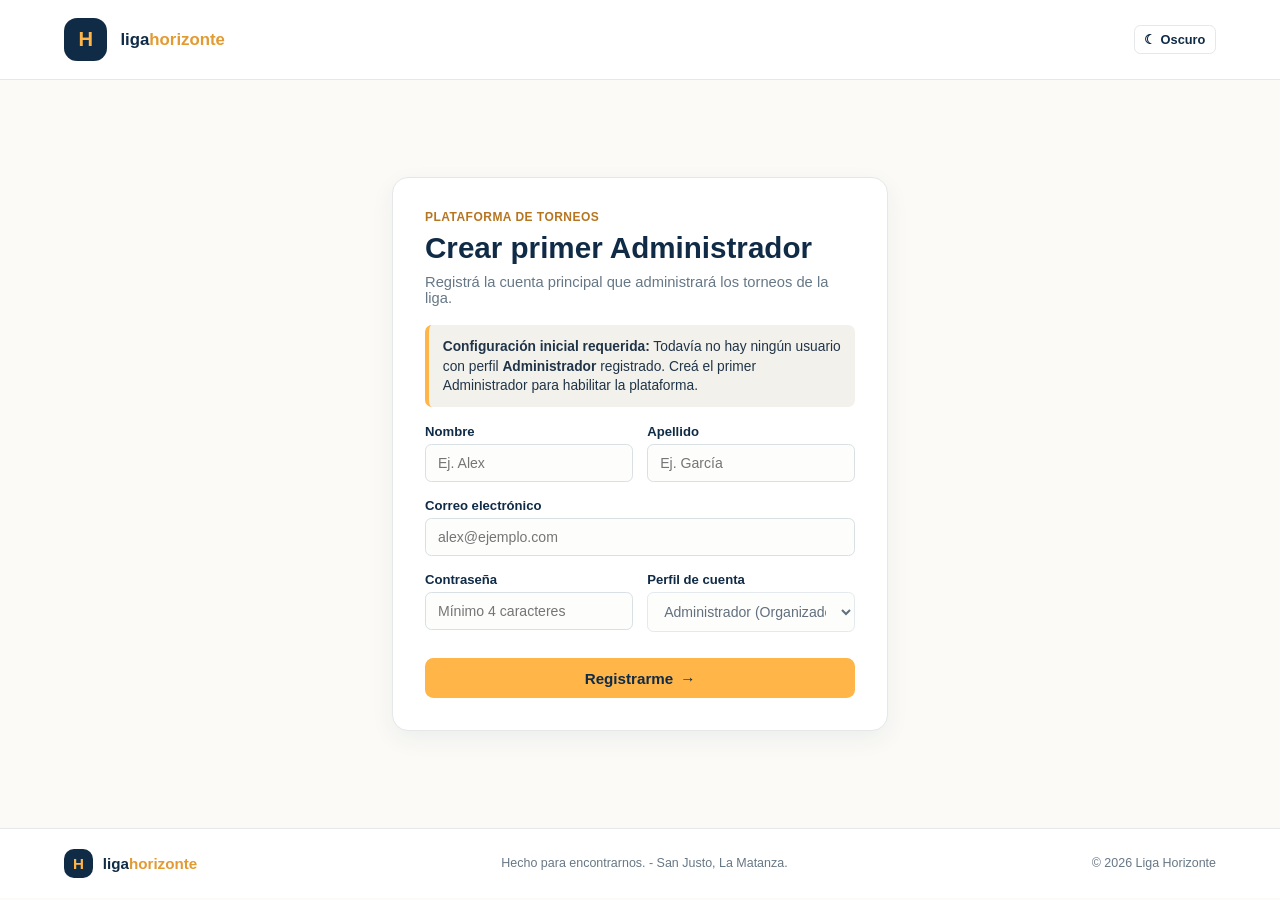
==== liga-horizonte/index.html @ c603adff "Funcionalidad" ====
<!DOCTYPE html>
<html lang="es">
<head>
    <meta charset="UTF-8">
    <meta name="viewport" content="width=device-width, initial-scale=1.0">
    <meta name="description" content="Ingreso y registro de usuarios - Liga Horizonte.">
    <meta name="theme-color" content="#102b46">
    <link rel="stylesheet" href="css/base.css">
    <link rel="stylesheet" href="css/layout.css">
    <link rel="stylesheet" href="css/auth.css">
    <title>Ingreso | Liga Horizonte</title>
</head>
<body data-pagina="login">
    <header class="encabezado">
        <a class="logo" href="index.html" aria-label="Liga Horizonte, inicio">
            <span class="logo_icono">H</span>
            <span>liga<span class="logo_acento">horizonte</span></span>
        </a>

        <div class="acciones_encabezado">
            <input type="checkbox" id="tema-oscuro" class="checkbox_oculto">
            <label class="boton_tema" for="tema-oscuro"><span id="icono-tema">◐</span> <span id="texto-tema">Tema</span></label>
        </div>
    </header>

    <main class="contenedor_auth">
        <section class="tarjeta_auth" aria-labelledby="titulo_auth">
            <p class="sobrelinea">PLATAFORMA DE TORNEOS</p>
            <h1 id="titulo_auth">Bienvenido a Liga Horizonte</h1>
            <p class="texto_intro_auth" id="subtitulo-auth">Ingresá con tu cuenta o registrate para anotar tu equipo en los próximos torneos.</p>

            <div id="alerta-primer-admin" class="alerta_sistema oculto" role="alert">
                <strong>Configuración inicial requerida:</strong> Todavía no hay ningún usuario con perfil <b>Administrador</b> registrado. Creá el primer Administrador para habilitar la plataforma.
            </div>

            <div class="tabs_auth" id="tabs-auth">
                <button type="button" class="tab_btn activo" data-tab="login">Iniciar sesión</button>
                <button type="button" class="tab_btn" data-tab="registro">Crear cuenta</button>
            </div>

            <form id="form-login" class="formulario_auth">
                <div class="campo">
                    <label for="login-email">Correo electrónico</label>
                    <input id="login-email" type="email" placeholder="tu@correo.com" required>
                </div>
                <div class="campo">
                    <label for="login-password">Contraseña</label>
                    <input id="login-password" type="password" placeholder="••••••••" required>
                </div>
                <p id="error-login" class="mensaje_error" aria-live="polite"></p>
                <button class="boton boton_ancho" type="submit">Ingresar a la liga <span>→</span></button>
            </form>

            <form id="form-registro" class="formulario_auth oculto">
                <div class="fila_campos">
                    <div class="campo">
                        <label for="reg-nombre">Nombre</label>
                        <input id="reg-nombre" type="text" placeholder="Ej. Alex" required>
                    </div>
                    <div class="campo">
                        <label for="reg-apellido">Apellido</label>
                        <input id="reg-apellido" type="text" placeholder="Ej. García" required>
                    </div>
                </div>
                <div class="campo">
                    <label for="reg-email">Correo electrónico</label>
                    <input id="reg-email" type="email" placeholder="alex@ejemplo.com" required>
                </div>
                <div class="fila_campos">
                    <div class="campo">
                        <label for="reg-password">Contraseña</label>
                        <input id="reg-password" type="password" minlength="4" placeholder="Mínimo 4 caracteres" required>
                    </div>
                    <div class="campo">
                        <label for="reg-perfil">Perfil de cuenta</label>
                        <select id="reg-perfil" required>
                            <option value="usuario">Usuario (Jugador / Capitán)</option>
                            <option value="admin">Administrador (Organizador)</option>
                        </select>
                    </div>
                </div>
                <p id="error-registro" class="mensaje_error" aria-live="polite"></p>
                <button class="boton boton_ancho" type="submit" id="btn-submit-registro">Registrarme <span>→</span></button>
            </form>
        </section>
    </main>

    <footer class="pie_pagina">
        <a class="logo" href="index.html">
            <span class="logo_icono">H</span>
            <span>liga<span class="logo_acento">horizonte</span></span>
        </a>
        <p>Hecho para encontrarnos. <span>-</span> San Justo, La Matanza.</p>
        <p>&copy; 2026 Liga Horizonte</p>
    </footer>

    <script src="js/datos.js"></script>
    <script src="js/tema.js"></script>
    <script src="js/sesion.js"></script>
    <script src="js/auth.js"></script>
</body>
</html>
---- liga-horizonte/css/base.css ----
:root {
    --bg-principal: #fbfaf7;
    --bg-superficie: #ffffff;
    --bg-input: #fdfdfc;
    --bg-suave: #f3f1eb;
    --texto-principal: #203448;
    --texto-titulo: #102b46;
    --texto-secundario: #667786;
    --texto-nav: #526372;
    --borde-suave: #e4e8e9;
    --borde-input: #d8e0e4;
    --acento: #ffb547;
    --acento-hover: #f3a633;
    --acento-texto: #b67520;
    --marino: #102b46;
    --sombra: 0 8px 24px rgba(16, 43, 70, 0.06);
}

[data-theme="dark"] {
    --bg-principal: #0c1724;
    --bg-superficie: #132336;
    --bg-input: #0f1d2e;
    --bg-suave: #1a2f47;
    --texto-principal: #e6edf3;
    --texto-titulo: #ffffff;
    --texto-secundario: #9fb2c4;
    --texto-nav: #c2d1df;
    --borde-suave: #243b55;
    --borde-input: #2d4866;
    --acento: #ffb547;
    --acento-hover: #ffc368;
    --acento-texto: #ffb547;
    --marino: #102b46;
    --sombra: 0 8px 24px rgba(0, 0, 0, 0.35);
}

* {
    box-sizing: border-box;
}

body {
    margin: 0;
    background-color: var(--bg-principal);
    color: var(--texto-principal);
    font-family: Arial, sans-serif;
    font-size: 16px;
    transition: background-color 0.2s ease, color 0.2s ease;
}

img {
    display: block;
    max-width: 100%;
    height: auto;
}

a {
    color: var(--texto-titulo);
}

.oculto {
    display: none !important;
}

.contenido {
    width: 90%;
    max-width: 72em;
    margin: 0 auto;
}

.seccion {
    padding: 4.5em 0;
    border-bottom: 1px solid var(--borde-suave);
}

.seccion.sin_borde {
    border-bottom: 0;
}

.sobrelinea {
    margin: 0 0 0.6em;
    color: var(--acento-texto);
    font-size: 0.75em;
    font-weight: bold;
    letter-spacing: 0.04em;
}

.titulo_pagina {
    margin: 0;
    color: var(--texto-titulo);
    font-size: 2.4em;
    font-weight: bold;
}

.texto_intro {
    max-width: 42em;
    margin: 0.8em 0 1.8em;
    color: var(--texto-secundario);
}

.texto_vacio {
    color: var(--texto-secundario);
    font-size: 0.92em;
}

/* Botones globales */
.boton {
    display: inline-flex;
    align-items: center;
    justify-content: center;
    gap: 0.45em;
    padding: 0.75em 1.15em;
    border: 0;
    border-radius: 0.55em;
    background-color: var(--acento);
    color: #102b46;
    font-family: Arial, sans-serif;
    font-size: 0.95em;
    font-weight: bold;
    text-align: center;
    text-decoration: none;
    cursor: pointer;
}

.boton:hover {
    background-color: var(--acento-hover);
}

.boton_ancho {
    width: 100%;
}

.boton_secundario {
    padding: 0.65em 1em;
    border: 1px solid var(--borde-suave);
    border-radius: 0.55em;
    background-color: var(--bg-suave);
    color: var(--texto-titulo);
    font-family: Arial, sans-serif;
    font-size: 0.88em;
    font-weight: bold;
    cursor: pointer;
}

.boton_secundario:hover {
    border-color: var(--acento);
}

/* Formularios reutilizables */
.formulario {
    display: flex;
    flex-direction: column;
    padding: 1.6em;
    border: 1px solid var(--borde-suave);
    border-radius: 1em;
    background-color: var(--bg-superficie);
    box-shadow: var(--sombra);
}

.campo {
    display: flex;
    width: 100%;
    flex-direction: column;
    margin-bottom: 1em;
}

.campo label {
    margin-bottom: 0.4em;
    color: var(--texto-titulo);
    font-size: 0.82em;
    font-weight: bold;
}

.campo label span {
    color: var(--texto-secundario);
    font-weight: normal;
}

.campo input,
.campo select,
.campo textarea {
    width: 100%;
    padding: 0.7em 0.85em;
    border: 1px solid var(--borde-input);
    border-radius: 0.45em;
    background-color: var(--bg-input);
    color: var(--texto-principal);
    font-family: Arial, sans-serif;
    font-size: 0.88em;
}

.campo textarea {
    height: 6em;
}

.fila_campos {
    display: grid;
    width: 100%;
    grid-template-columns: 1fr;
    gap: 0.9em;
}

.formulario p {
    color: var(--texto-secundario);
    font-size: 0.8em;
    margin: 0.6em 0 0;
}

.mensaje_error {
    color: #d9383a;
    font-size: 0.84em;
    font-weight: bold;
    margin: 0 0 0.8em;
}

.mensaje_exito {
    color: #1e8e54 !important;
    font-weight: bold;
}

@media screen and (min-width: 48em) {
    .fila_campos {
        grid-template-columns: 1fr 1fr;
    }
}
---- liga-horizonte/css/layout.css ----
.encabezado,
.pie_pagina {
    display: flex;
    align-items: center;
    justify-content: space-between;
    background-color: var(--bg-superficie);
}

.encabezado {
    position: sticky;
    top: 0;
    z-index: 50;
    min-height: 5em;
    padding: 0.75em 5%;
    border-bottom: 1px solid var(--borde-suave);
}

.logo {
    display: flex;
    align-items: center;
    color: var(--texto-titulo);
    font-size: 1.05em;
    font-weight: bold;
    text-decoration: none;
}

.logo_icono {
    display: flex;
    width: 2.15em;
    height: 2.15em;
    align-items: center;
    justify-content: center;
    margin-right: 0.65em;
    border-radius: 0.65em;
    background-color: #102b46;
    color: #ffb547;
    font-size: 1.2em;
    font-weight: bold;
}

.logo_acento {
    color: #e29a32;
}

.navegacion {
    margin-left: auto;
}

.lista_navegacion {
    display: flex;
    flex-wrap: wrap;
    margin: 0;
    padding: 0;
    list-style: none;
}

.lista_navegacion li {
    margin-left: 1.5em;
}

.lista_navegacion a {
    color: var(--texto-nav);
    font-size: 0.9em;
    font-weight: bold;
    text-decoration: none;
}

.lista_navegacion a:hover,
.lista_navegacion a.activo_nav {
    color: #ce8520;
}

.acciones_encabezado {
    display: flex;
    align-items: center;
    gap: 0.65em;
    margin-left: 1.5em;
}

.checkbox_oculto {
    position: absolute;
    opacity: 0;
    pointer-events: none;
}

.boton_tema,
.boton_rol,
.boton_carrito {
    display: inline-flex;
    align-items: center;
    gap: 0.35em;
    padding: 0.5em 0.75em;
    border: 1px solid var(--borde-suave);
    border-radius: 0.5em;
    background-color: var(--bg-superficie);
    color: var(--texto-titulo);
    font-family: Arial, sans-serif;
    font-size: 0.8em;
    font-weight: bold;
    text-decoration: none;
    cursor: pointer;
}

.boton_tema:hover,
.boton_carrito:hover {
    border-color: var(--acento);
}

.boton_rol {
    background-color: #102b46;
    border-color: #102b46;
    color: #ffb547;
}

.badge_carrito {
    display: inline-flex;
    align-items: center;
    justify-content: center;
    min-width: 1.4em;
    height: 1.4em;
    padding: 0 0.35em;
    border-radius: 999px;
    background-color: #ffb547;
    color: #102b46;
    font-size: 0.85em;
    font-weight: bold;
}

/* Portada Hero */
.portada {
    position: relative;
    display: flex;
    min-height: 38em;
    align-items: center;
    background-color: #102b46;
    color: #fff;
}

.imagen_portada,
.portada_sombra {
    position: absolute;
    top: 0;
    left: 0;
    width: 100%;
    height: 100%;
}

.imagen_portada {
    background-image: url("https://images.unsplash.com/photo-1612872087720-bb876e2e67d1?auto=format&fit=crop&w=2000&q=85");
    background-position: center;
    background-size: cover;
}

.portada_sombra {
    background: linear-gradient(to right, rgba(9, 29, 47, 0.9), rgba(9, 29, 47, 0.6) 60%, rgba(9, 29, 47, 0.15));
}

.portada_contenido {
    position: relative;
    width: 90%;
    max-width: 72em;
    margin: 0 auto;
    padding: 5em 0;
}

.etiqueta {
    margin: 0 0 1.25em;
    color: #f4e5c8;
    font-size: 0.78em;
    font-weight: bold;
}

.punto_estado {
    display: inline-block;
    width: 0.55em;
    height: 0.55em;
    margin-right: 0.5em;
    border-radius: 50%;
    background-color: #ffb547;
}

.portada h1 {
    width: 75%;
    margin: 0;
    font-size: 4.5em;
    font-weight: bold;
    line-height: 1.05;
}

.portada h1 span {
    color: #ffb547;
}

.descripcion_portada {
    width: 55%;
    margin: 1.25em 0 1.8em;
    color: #eee;
    font-size: 1.1em;
}

.acciones_portada {
    display: flex;
    flex-wrap: wrap;
    align-items: center;
    gap: 1.4em;
}

.enlace_portada {
    color: #fff;
    font-weight: bold;
    text-decoration: underline;
}

.portada_epigrafe {
    position: absolute;
    right: 2em;
    bottom: 1em;
    font-size: 0.78em;
}

/* Pie de página */
.pie_pagina {
    padding: 1.25em 5%;
    border-top: 1px solid var(--borde-suave);
}

.pie_pagina .logo {
    font-size: 0.95em;
}

.pie_pagina .logo_icono {
    width: 1.9em;
    height: 1.9em;
    font-size: 1em;
}

.pie_pagina p {
    margin: 0;
    color: var(--texto-secundario);
    font-size: 0.78em;
}

@media screen and (max-width: 58em) {
    .encabezado {
        flex-wrap: wrap;
        padding: 0.8em 1.5em;
    }

    .navegacion {
        order: 3;
        width: 100%;
        margin: 0.6em 0 0;
    }

    .acciones_encabezado {
        margin-left: auto;
    }
}

@media screen and (max-width: 45em) {
    .portada h1 {
        width: 100%;
        font-size: 3.1em;
    }

    .descripcion_portada {
        width: 95%;
    }

    .pie_pagina {
        flex-direction: column;
        align-items: flex-start;
        gap: 0.5em;
    }
}
---- liga-horizonte/css/auth.css ----
.contenedor_auth {
    min-height: calc(100vh - 9.5em);
    display: flex;
    align-items: center;
    justify-content: center;
    padding: 2.5em 1em;
}

.tarjeta_auth {
    width: 100%;
    max-width: 31em;
    padding: 2em;
    border: 1px solid var(--borde-suave);
    border-radius: 1em;
    background-color: var(--bg-superficie);
    box-shadow: var(--sombra);
}

.tarjeta_auth h1 {
    margin: 0;
    color: var(--texto-titulo);
    font-size: 1.85em;
}

.texto_intro_auth {
    margin: 0.6em 0 1.3em;
    color: var(--texto-secundario);
    font-size: 0.92em;
}

.alerta_sistema {
    padding: 0.9em 1em;
    margin-bottom: 1.2em;
    border-left: 4px solid #ffb547;
    border-radius: 0.5em;
    background-color: var(--bg-suave);
    color: var(--texto-principal);
    font-size: 0.86em;
    line-height: 1.4;
}

.tabs_auth {
    display: grid;
    grid-template-columns: 1fr 1fr;
    gap: 0.4em;
    padding: 0.3em;
    margin-bottom: 1.3em;
    border-radius: 0.6em;
    background-color: var(--bg-suave);
}

.tab_btn {
    padding: 0.6em;
    border: 0;
    border-radius: 0.45em;
    background: transparent;
    color: var(--texto-secundario);
    font-family: Arial, sans-serif;
    font-size: 0.88em;
    font-weight: bold;
    cursor: pointer;
}

.tab_btn.activo {
    background-color: #102b46;
    color: #ffb547;
}
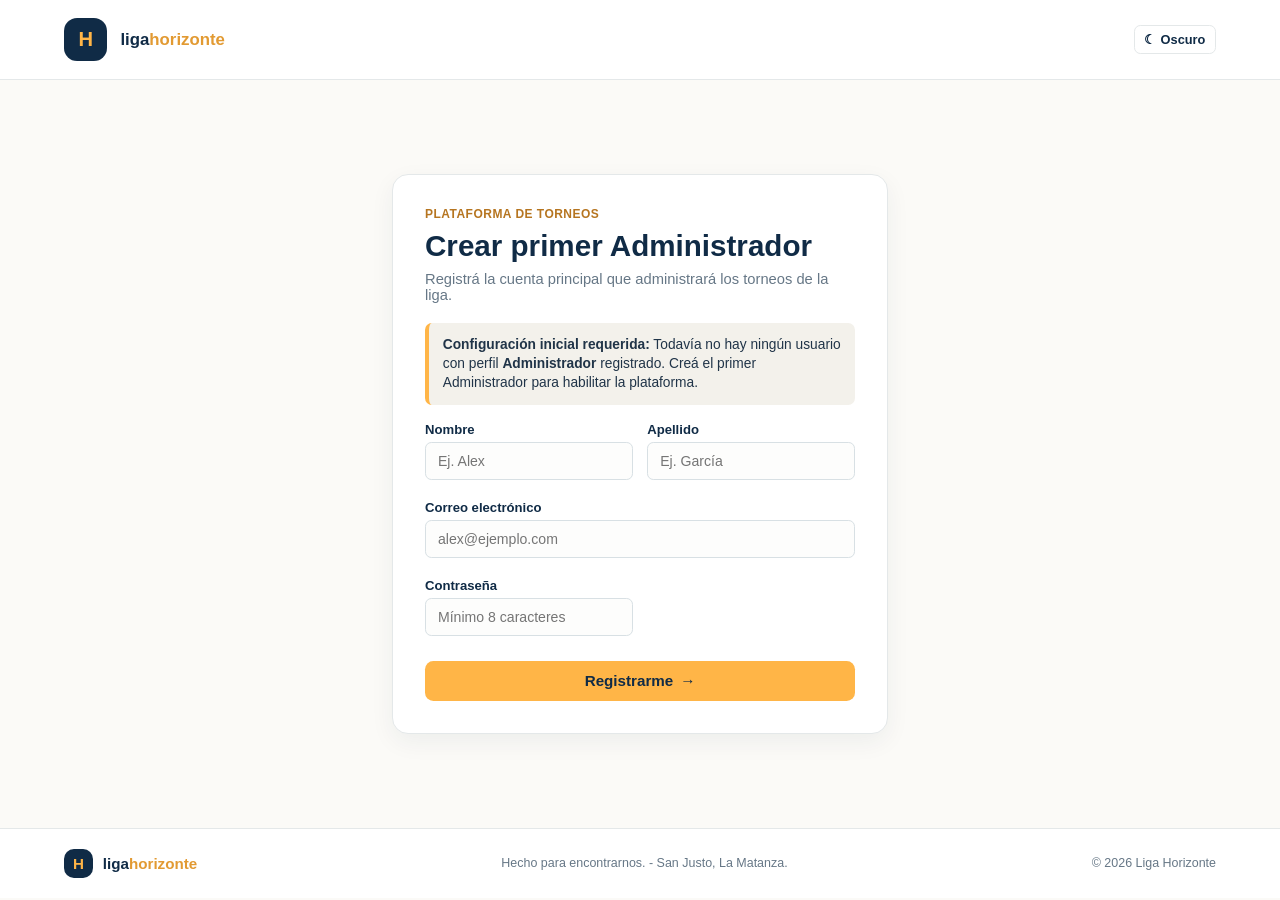
==== commit 9d9543f7: "Documentación y correción de validaciones" ====
--- a/liga-horizonte/index.html
+++ b/liga-horizonte/index.html
@@ -51,32 +51,29 @@
                 <button class="boton boton_ancho" type="submit">Ingresar a la liga <span>→</span></button>
             </form>
 
-            <form id="form-registro" class="formulario_auth oculto">
+            <form id="form-registro" class="formulario_auth oculto" novalidate>
                 <div class="fila_campos">
                     <div class="campo">
                         <label for="reg-nombre">Nombre</label>
-                        <input id="reg-nombre" type="text" placeholder="Ej. Alex" required>
+                        <input id="reg-nombre" type="text" placeholder="Ej. Alex" autocomplete="given-name" required aria-describedby="error-reg-nombre">
+                        <small id="error-reg-nombre" class="mensaje_error" aria-live="polite"></small>
                     </div>
                     <div class="campo">
                         <label for="reg-apellido">Apellido</label>
-                        <input id="reg-apellido" type="text" placeholder="Ej. García" required>
+                        <input id="reg-apellido" type="text" placeholder="Ej. García" autocomplete="family-name" required aria-describedby="error-reg-apellido">
+                        <small id="error-reg-apellido" class="mensaje_error" aria-live="polite"></small>
                     </div>
                 </div>
                 <div class="campo">
                     <label for="reg-email">Correo electrónico</label>
-                    <input id="reg-email" type="email" placeholder="alex@ejemplo.com" required>
+                    <input id="reg-email" type="email" placeholder="alex@ejemplo.com" autocomplete="email" required aria-describedby="error-reg-email">
+                    <small id="error-reg-email" class="mensaje_error" aria-live="polite"></small>
                 </div>
                 <div class="fila_campos">
                     <div class="campo">
                         <label for="reg-password">Contraseña</label>
-                        <input id="reg-password" type="password" minlength="4" placeholder="Mínimo 4 caracteres" required>
-                    </div>
-                    <div class="campo">
-                        <label for="reg-perfil">Perfil de cuenta</label>
-                        <select id="reg-perfil" required>
-                            <option value="usuario">Usuario (Jugador / Capitán)</option>
-                            <option value="admin">Administrador (Organizador)</option>
-                        </select>
+                        <input id="reg-password" type="password" minlength="8" placeholder="Mínimo 8 caracteres" autocomplete="new-password" required aria-describedby="error-reg-password">
+                        <small id="error-reg-password" class="mensaje_error" aria-live="polite"></small>
                     </div>
                 </div>
                 <p id="error-registro" class="mensaje_error" aria-live="polite"></p>
--- a/liga-horizonte/css/base.css
+++ b/liga-horizonte/css/base.css
@@ -221,4 +221,41 @@
     .fila_campos {
         grid-template-columns: 1fr 1fr;
     }
-}+}
+
+/* El foco visible permite recorrer los controles con el teclado. */
+a:focus-visible,
+button:focus-visible,
+input:focus-visible,
+select:focus-visible,
+textarea:focus-visible,
+.boton_tema:focus-visible,
+.checkbox_oculto:focus-visible + .boton_tema {
+    outline: 3px solid var(--acento-texto);
+    outline-offset: 3px;
+}
+
+.formulario .mensaje_error {
+    display: block;
+    margin: 0.35em 0 0;
+    color: #d9383a;
+    font-size: 0.78em;
+    font-weight: bold;
+}
+
+.mensaje_error:empty {
+    display: none;
+}
+
+button:disabled {
+    cursor: not-allowed;
+    opacity: 0.58;
+}
+
+.formulario_auth .mensaje_error {
+    display: block;
+    margin: 0.35em 0 0;
+    color: #d9383a;
+    font-size: 0.78em;
+    font-weight: bold;
+}
--- a/liga-horizonte/css/layout.css
+++ b/liga-horizonte/css/layout.css
@@ -81,6 +81,13 @@
     position: absolute;
     opacity: 0;
     pointer-events: none;
+}
+
+.indicador_modo {
+    color: var(--texto-secundario);
+    font-size: 0.72em;
+    font-weight: bold;
+    white-space: nowrap;
 }
 
 .boton_tema,
@@ -258,6 +265,51 @@
 }
 
 @media screen and (max-width: 45em) {
+    .encabezado {
+        gap: 0.65em;
+        padding: 0.75em 1em;
+    }
+
+    .encabezado .logo {
+        font-size: 0.95em;
+    }
+
+    .encabezado .acciones_encabezado {
+        order: 2;
+        width: 100%;
+        max-width: none;
+        margin: 0;
+        justify-content: flex-start;
+        flex-wrap: wrap;
+        gap: 0.45em;
+    }
+
+    .encabezado .navegacion {
+        order: 3;
+        width: 100%;
+        margin: 0;
+    }
+
+    .lista_navegacion {
+        gap: 0.75em;
+    }
+
+    .lista_navegacion li {
+        margin-left: 0;
+    }
+
+    .boton_tema,
+    .boton_rol,
+    .boton_carrito,
+    .acciones_encabezado .boton_secundario {
+        padding: 0.45em 0.55em;
+        font-size: 0.75em;
+    }
+
+    .indicador_modo {
+        font-size: 0.68em;
+    }
+
     .portada h1 {
         width: 100%;
         font-size: 3.1em;
